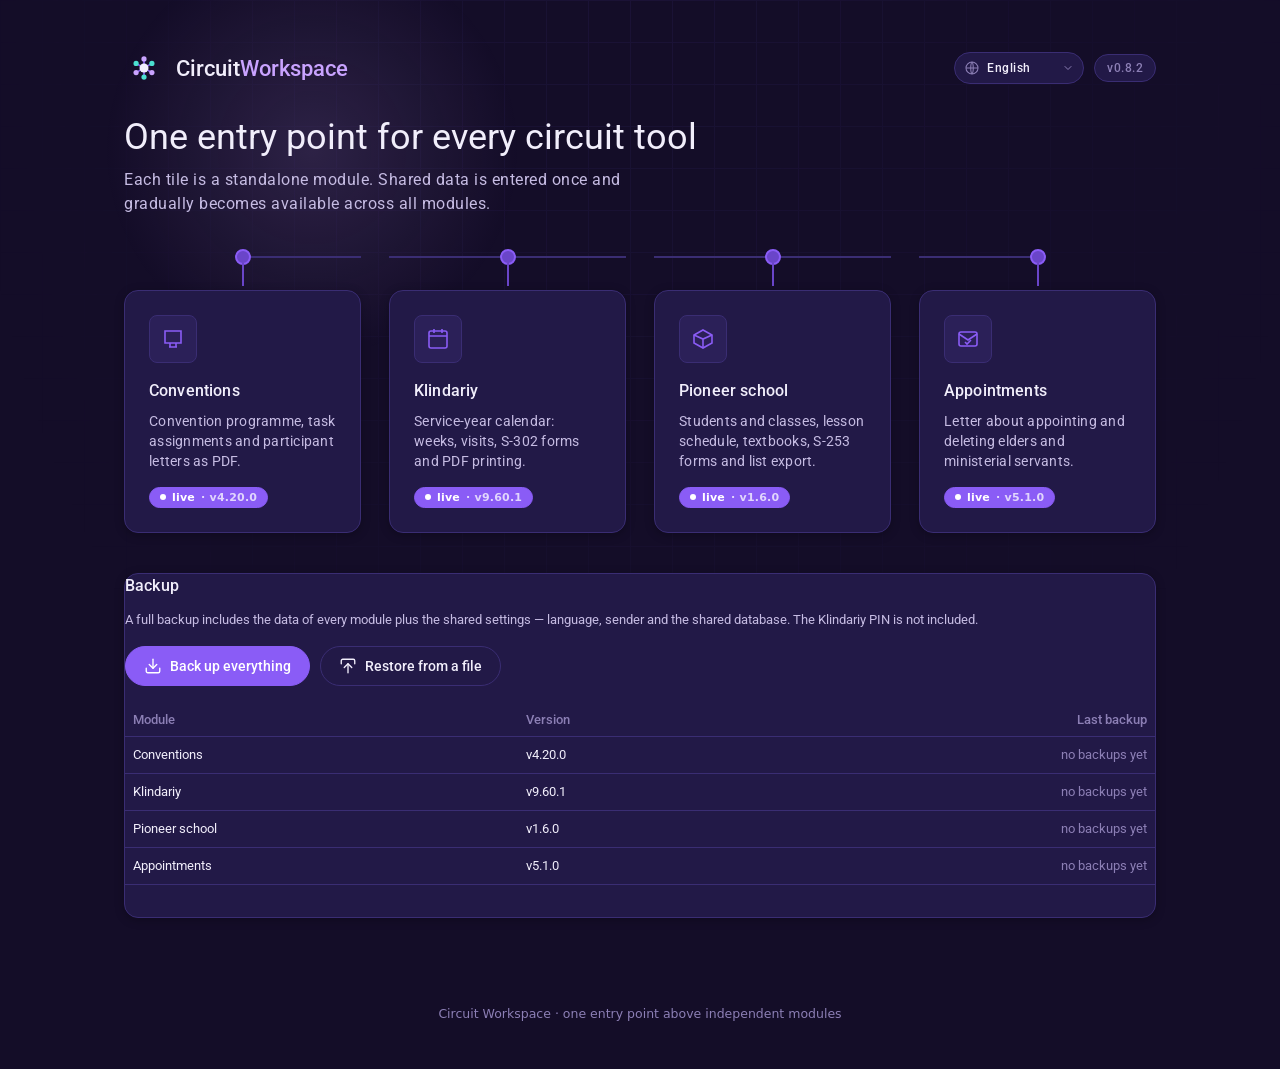
==== index.html @ 19c72d70 "Add files via upload" ====
<!doctype html>
<html lang="ru">
<head>
<meta charset="utf-8">
<meta name="viewport" content="width=device-width, initial-scale=1">
<meta name="theme-color" content="#140d28">
<title>Circuit Workspace</title>
<link rel="manifest" href="manifest.json">
<link rel="icon" type="image/png" sizes="16x16" href="icon-16.png">
<link rel="icon" type="image/png" sizes="32x32" href="icon-32.png">
<link rel="icon" type="image/png" sizes="192x192" href="icon-192.png">
<link rel="apple-touch-icon" href="apple-touch-icon.png">
<link rel="stylesheet" href="shared/style.css">
<!-- Локализация подключается в <head>, а не в конце <body>: перевод должен
     примениться до первой отрисовки, иначе при неруском языке на кадр
     мелькает русская разметка. -->
<script src="shared/i18n.js"></script>
<script src="shared/i18n/common.js"></script>
<script src="shared/backup.js"></script>
<style>
  .cw-hub-header {
    position: relative;
    z-index: 1;
    padding: 48px 0 28px;
  }
  .cw-hub-header::before {
    content: "";
    position: absolute;
    top: -60px; left: 8%;
    width: 420px; height: 420px;
    background: radial-gradient(circle, var(--cw-lavender) 0%, transparent 70%);
    opacity: 0.14;
    pointer-events: none;
    z-index: -1;
  }
  .cw-hub-header__top {
    display: flex;
    align-items: center;
    justify-content: space-between;
    gap: 16px;
    flex-wrap: wrap;
  }
  .cw-logo {
    display: flex;
    align-items: center;
    gap: 12px;
  }
  .cw-logo__mark {
    width: 40px; height: 40px;
    flex-shrink: 0;
  }
  .cw-logo__text {
    font-family: var(--md-font-family);
    font-size: 22px;
    font-weight: 500;
    letter-spacing: 0;
  }
  .cw-logo__text span { color: var(--cw-lavender); }
  .cw-hub-header h1 {
    font-family: var(--md-font-family);
    font-size: clamp(28px, 4vw, 36px);
    line-height: 1.22;
    font-weight: 400;
    margin: 28px 0 8px;
    letter-spacing: 0;
  }
  .cw-hub-header p {
    color: var(--cw-text-dim);
    font: 400 16px/24px var(--md-font-family);
    letter-spacing: 0.5px;
    max-width: 56ch;
    margin: 0;
  }
  .cw-version {
    font: 500 12px/16px var(--md-font-family);
    letter-spacing: 0.5px;
    color: var(--cw-muted);
    border: 1px solid var(--cw-line);
    background: var(--cw-surface);
    border-radius: 999px;
    padding: 5px 12px;
    white-space: nowrap;
  }

  /* --- Переключатель языка -------------------------------------------
     Нативный <select>: на мобильных он открывает системный список выбора,
     который удобнее и доступнее любого самописного меню. Стилизуем только
     оболочку, стрелку рисуем сами (штатная стрелка не наследует цвет). */
  .cw-hub-header__tools {
    display: flex;
    align-items: center;
    gap: 10px;
  }
  .cw-lang {
    position: relative;
    display: inline-flex;
    align-items: center;
  }
  .cw-lang__icon {
    position: absolute;
    left: 10px;
    width: 16px; height: 16px;
    pointer-events: none;
    color: var(--cw-muted);
  }
  .cw-lang__select {
    appearance: none;
    -webkit-appearance: none;
    height: 32px;
    padding: 0 28px 0 32px;
    border: 1px solid var(--cw-line);
    border-radius: 999px;
    background: var(--cw-surface);
    color: var(--cw-text);
    font: 500 12px/16px var(--md-font-family);
    letter-spacing: 0.5px;
    cursor: pointer;
  }
  .cw-lang__select:hover { border-color: var(--cw-violet-dim); }
  .cw-lang__select:focus-visible {
    outline: 3px solid var(--cw-lavender);
    outline-offset: 2px;
  }
  /* Список опций рисует ОС — на тёмном фоне системная палитра может дать
     белый текст на белом. Задаём цвета явно. */
  .cw-lang__select option { background: var(--cw-bg-raised); color: var(--cw-text); }
  .cw-lang__arrow {
    position: absolute;
    right: 10px;
    width: 12px; height: 12px;
    pointer-events: none;
    color: var(--cw-muted);
  }

  /* --- Плата модулей: шина-коннектор + плитки ---
     Каждая плитка "запитана" от общей шины сверху: горизонтальная линия
     соединяет три контактные площадки (pad), от каждой вниз идёт дорожка
     к соответствующей плитке. Цвет площадки отражает статус модуля. */
  .cw-board {
    position: relative;
    z-index: 1;
    padding: 12px 0 64px;

    /* Число колонок и зазор объявлены ОДИН раз и используются и сеткой,
       и шиной-коннектором. Раньше площадки шины стояли на 16,666%/50%/
       83,333%, а реальные центры колонок из-за зазора приходятся на
       15,76%/50%/84,24% — крайние дорожки всегда промахивались мимо
       плиток ровно на gap/3 (≈9px). Теперь шина — такая же сетка, и
       попадание в центр обеспечено на любой ширине и при любом числе
       модулей. */
    --cw-cols: 4;
    --cw-gap: 28px;
  }
  /* Ступени рассчитаны от читаемой ширины плитки (~230px минимум с учётом
     зазора), а не от числа модулей: четыре в ряд имеют смысл только на
     широком экране, ниже 1240px плитки сжимались бы до нечитаемых. */
  @media (max-width: 1240px) { .cw-board { --cw-cols: 3; } }
  @media (max-width: 1000px) { .cw-board { --cw-cols: 2; } }
  @media (max-width: 700px)  { .cw-board { --cw-cols: 1; } }

  .cw-bus {
    display: grid;
    grid-template-columns: repeat(var(--cw-cols), minmax(0, 1fr));
    gap: var(--cw-gap);
    height: 32px;
    margin-bottom: 2px;
  }
  /* Шина осмысленна только когда все модули стоят в один ряд. Порог
     совпадает с первой ступенью сетки: как только колонок стало меньше,
     чем модулей, дорожки уже никуда не ведут. */
  @media (max-width: 1240px) { .cw-bus { display: none; } }

  .cw-bus__cell { position: relative; }
  .cw-bus__cell::before {
    content: "";
    position: absolute;
    top: 0; left: 0; right: 0;
    height: 2px;
    background: var(--cw-line);
  }
  /* Крайние ячейки: линия доходит только до своей площадки, а не торчит
     за пределы крайних плиток. */
  .cw-bus__cell:first-child::before { left: 50%; }
  .cw-bus__cell:last-child::before  { right: 50%; }

  .cw-bus__pad {
    position: absolute;
    top: -7px; left: 50%;
    transform: translateX(-50%);
    box-sizing: border-box;
    width: 16px; height: 16px;
    border-radius: 50%;
    background: var(--cw-bg-raised);
    border: 2px solid var(--cw-line);
  }
  .cw-bus__pad::after {
    content: "";
    position: absolute;
    top: 100%; left: 50%;
    transform: translateX(-50%);
    width: 2px; height: 23px;
    background: var(--cw-line);
  }
  .cw-bus__pad--live { border-color: var(--cw-violet); background: var(--cw-violet-dim); }
  .cw-bus__pad--live::after { background: var(--cw-violet-dim); }

  .cw-grid {
    position: relative;
    display: grid;
    grid-template-columns: repeat(var(--cw-cols), minmax(0, 1fr));
    gap: var(--cw-gap);
    align-items: stretch;
  }

  /* Гридовый элемент — ссылка, а карточка лежит внутри неё. При
     display:block карточка не тянулась до высоты строки, и плитки
     расходились по высоте на величину лишней строки описания (~20px).
     flex + flex:1 растягивает карточку на всю ячейку. */
  .cw-tile-link {
    text-decoration: none;
    color: inherit;
    display: flex;
    border-radius: var(--cw-radius);
  }
  .cw-tile-link:focus-visible {
    outline: 3px solid var(--cw-lavender);
    outline-offset: 3px;
  }

  .cw-tile {
    position: relative;
    z-index: 1;
    flex: 1 1 auto;
    width: 100%;
    display: flex;
    flex-direction: column;
    /* Все отступы кратны 4px (шаг MD3): было 26/18/6/18 вразнобой. */
    padding: 24px;
    min-height: 200px;
  }
  .cw-tile__icon {
    width: 48px; height: 48px;
    /* Радиус из фирменной шкалы, а не из MD3: карточка тоже на ней
       (--cw-radius), смешение двух шкал давало разный «характер» углов. */
    border-radius: var(--cw-radius-sm);
    display: flex; align-items: center; justify-content: center;
    background: var(--cw-surface-2);
    border: 1px solid var(--cw-line);
    margin-bottom: 16px;
    color: var(--cw-violet);
  }
  /* Цвет иконки наследуется от .cw-tile__icon (currentColor в разметке),
     а не задаётся хексом в каждом <svg> — тема остаётся управляемой. */
  .cw-tile__icon svg { width: 24px; height: 24px; }
  .cw-tile h2 {
    font: 500 16px/24px var(--md-font-family);
    letter-spacing: 0.15px;
    margin: 0 0 8px;
  }
  .cw-tile p {
    color: var(--cw-text-dim);
    font: 400 14px/20px var(--md-font-family);
    letter-spacing: 0.25px;
    margin: 0 0 16px;
    flex: 1 1 auto;
  }
  .cw-tile__footer {
    display: flex;
    align-items: center;
    justify-content: space-between;
    gap: 8px;
  }
  .cw-tile__badge { display: inline-flex; align-items: center; gap: 6px; }
  .cw-tile__dot {
    width: 6px; height: 6px;
    border-radius: 50%;
    background: currentColor;
    flex: 0 0 auto;
  }
  .cw-tile__ver { opacity: 0.75; font-variant-numeric: tabular-nums; }

  /* Подъём карточки — только там, где есть настоящий курсор: на тач-экране
     :hover «залипает» после тапа и плитка остаётся приподнятой. */
  @media (hover: none) {
    .cw-tile-link .cw-card:hover {
      transform: none;
      box-shadow: var(--cw-shadow-sm);
      border-color: var(--cw-line);
    }
  }
  /* Видимый фокус для навигации с клавиатуры: раньше плитки фокусировались
     без какого-либо визуального отклика. */
  .cw-tile-link:focus-visible {
    outline: 3px solid var(--cw-lavender);
    outline-offset: 3px;
  }

  /* Подпись селекта нужна скринридеру, но визуально её роль выполняет
     иконка глобуса. */
  .cw-sr-only {
    position: absolute;
    width: 1px; height: 1px;
    margin: -1px; padding: 0;
    overflow: hidden;
    clip: rect(0 0 0 0);
    white-space: nowrap;
    border: 0;
  }

  /* --- Резервное копирование ------------------------------------------
     Отдельная карточка под плитками: это не модуль, а действие над всем
     рабочим пространством, и его место — рядом с модулями, но не среди них. */
  .cw-backup { margin-top: 40px; }
  .cw-backup__head {
    display: flex; align-items: baseline; justify-content: space-between;
    gap: 12px; flex-wrap: wrap; margin-bottom: 12px;
  }
  .cw-backup__head h2 {
    font: 500 16px/24px var(--md-font-family);
    letter-spacing: 0.15px; margin: 0;
  }
  .cw-backup__hint { color: var(--cw-text-dim); font: 400 13px/20px var(--md-font-family); margin: 0 0 16px; }
  .cw-backup__actions { display: flex; gap: 10px; flex-wrap: wrap; margin-bottom: 18px; }
  .cw-btn {
    display: inline-flex; align-items: center; gap: 8px;
    height: 40px; padding: 0 18px;
    border-radius: 999px; border: 1px solid var(--cw-line);
    background: var(--cw-surface); color: var(--cw-text);
    font: 500 14px/20px var(--md-font-family); cursor: pointer;
  }
  .cw-btn:hover { border-color: var(--cw-violet-dim); }
  .cw-btn:focus-visible { outline: 3px solid var(--cw-lavender); outline-offset: 2px; }
  .cw-btn--primary { background: var(--cw-violet); border-color: var(--cw-violet); color: #fff; }
  .cw-btn svg { width: 18px; height: 18px; }
  .cw-backup__table { width: 100%; border-collapse: collapse; font: 400 13px/20px var(--md-font-family); }
  .cw-backup__table th {
    text-align: left; color: var(--cw-muted); font-weight: 500;
    padding: 6px 8px; border-bottom: 1px solid var(--cw-line);
  }
  .cw-backup__table td { padding: 8px; border-bottom: 1px solid var(--cw-line); }
  .cw-backup__table td:last-child, .cw-backup__table th:last-child { text-align: right; white-space: nowrap; }
  .cw-backup__never { color: var(--cw-muted); }
  .cw-backup__status { margin: 12px 0 0; font: 400 13px/20px var(--md-font-family); color: var(--cw-text-dim); min-height: 20px; }

  .cw-footer {
    position: relative; z-index: 1;
    padding: 24px 0 48px;
    text-align: center;
    color: var(--cw-muted);
    font-size: 12.5px;
  }
</style>
</head>
<body class="cw-root">
<div class="cw-board-bg" aria-hidden="true"></div>

<header class="cw-hub-header">
  <div class="cw-container">
    <div class="cw-hub-header__top">
      <div class="cw-logo">
        <svg class="cw-logo__mark" viewBox="0 0 40 40" aria-hidden="true">
          <g stroke="#8a5cf6" stroke-width="1.6" stroke-linecap="round">
            <line x1="20" y1="20" x2="20" y2="10.9"/>
            <line x1="20" y1="20" x2="27.9" y2="15.4"/>
            <line x1="20" y1="20" x2="27.9" y2="24.6"/>
            <line x1="20" y1="20" x2="20" y2="29.1"/>
            <line x1="20" y1="20" x2="12.1" y2="24.6"/>
            <line x1="20" y1="20" x2="12.1" y2="15.4"/>
          </g>
          <circle cx="20" cy="10.9" r="2.6" fill="#c9a3ff"/>
          <circle cx="27.9" cy="15.4" r="2.6" fill="#4be0d0"/>
          <circle cx="27.9" cy="24.6" r="2.6" fill="#c9a3ff"/>
          <circle cx="20" cy="29.1" r="2.6" fill="#4be0d0"/>
          <circle cx="12.1" cy="24.6" r="2.6" fill="#c9a3ff"/>
          <circle cx="12.1" cy="15.4" r="2.6" fill="#4be0d0"/>
          <circle cx="20" cy="20" r="4.5" fill="#f1eefb"/>
        </svg>
        <span class="cw-logo__text">Circuit<span>Workspace</span></span>
      </div>
      <div class="cw-hub-header__tools">
        <span class="cw-lang">
          <svg class="cw-lang__icon" viewBox="0 0 24 24" fill="none" stroke="currentColor" stroke-width="1.6" aria-hidden="true"><circle cx="12" cy="12" r="9"/><path d="M3 12h18M12 3c2.5 2.6 2.5 15.4 0 18M12 3c-2.5 2.6-2.5 15.4 0 18"/></svg>
          <label class="cw-sr-only" for="hubLanguage" data-i18n="hub.language_label">Язык интерфейса</label>
          <select class="cw-lang__select" id="hubLanguage" data-i18n-title="hub.language_label"></select>
          <svg class="cw-lang__arrow" viewBox="0 0 24 24" fill="none" stroke="currentColor" stroke-width="2" stroke-linecap="round" stroke-linejoin="round" aria-hidden="true"><path d="m6 9 6 6 6-6"/></svg>
        </span>
        <span class="cw-version cw-mono" id="hubVersion" data-i18n-title="hub.version_label">v…</span>
      </div>
    </div>
    <h1 data-i18n="hub.title">Один вход для всех инструментов района</h1>
    <p data-i18n="hub.subtitle">Каждая плитка — самостоятельный модуль. Общие данные вводятся один раз и постепенно становятся доступны во всех модулях.</p>
  </div>
</header>

<main class="cw-board">
  <div class="cw-container">
    <!-- Ячеек ровно столько же, сколько плиток: площадка каждой ячейки
         центрируется гридом, а не процентами. -->
    <div class="cw-bus" aria-hidden="true">
      <div class="cw-bus__cell"><span class="cw-bus__pad cw-bus__pad--live"></span></div>
      <div class="cw-bus__cell"><span class="cw-bus__pad cw-bus__pad--live"></span></div>
      <div class="cw-bus__cell"><span class="cw-bus__pad cw-bus__pad--live"></span></div>
      <div class="cw-bus__cell"><span class="cw-bus__pad cw-bus__pad--live"></span></div>
    </div>
    <div class="cw-grid" id="moduleGrid">

      <a class="cw-tile-link" href="congress-project/index.html" data-module="congress-project">
        <article class="cw-card cw-tile">
          <div class="cw-tile__icon">
            <svg viewBox="0 0 24 24" fill="none" stroke="currentColor" stroke-width="1.6"><path d="M4 4h16v12H4z"/><path d="M8 20h8M9 16v4M15 16v4"/></svg>
          </div>
          <h2 data-i18n="module.congress-project.title">Конгрессы</h2>
          <p data-i18n="module.congress-project.desc">Программа конгрессов, распределение заданий и генерация писем участникам в PDF.</p>
          <div class="cw-tile__footer">
            <span class="cw-badge cw-badge--live cw-tile__badge">
              <span class="cw-tile__dot" aria-hidden="true"></span>
              <span data-i18n="status.live">работает</span>
              <span class="cw-tile__ver" data-module-version></span>
            </span>
          </div>
        </article>
      </a>

      <a class="cw-tile-link" href="circuit-planner/index.html" data-module="circuit-planner">
        <article class="cw-card cw-tile">
          <div class="cw-tile__icon">
            <svg viewBox="0 0 24 24" fill="none" stroke="currentColor" stroke-width="1.6"><rect x="3" y="4" width="18" height="17" rx="2"/><path d="M3 9h18M8 2v4M16 2v4"/></svg>
          </div>
          <h2 data-i18n="module.circuit-planner.title">Клиндарий</h2>
          <p data-i18n="module.circuit-planner.desc">Календарь служебного года: недели, посещения, формуляры S-302 и печать PDF.</p>
          <div class="cw-tile__footer">
            <span class="cw-badge cw-badge--live cw-tile__badge">
              <span class="cw-tile__dot" aria-hidden="true"></span>
              <span data-i18n="status.live">работает</span>
              <span class="cw-tile__ver" data-module-version></span>
            </span>
          </div>
        </article>
      </a>

      <a class="cw-tile-link" href="pioneer-school/index.html" data-module="pioneer-school">
        <article class="cw-card cw-tile">
          <div class="cw-tile__icon">
            <svg viewBox="0 0 24 24" fill="none" stroke="currentColor" stroke-width="1.6"><path d="M12 3l9 5v8l-9 5-9-5V8z"/><path d="M12 12v9M3 8l9 4 9-4"/></svg>
          </div>
          <h2 data-i18n="module.pioneer-school.title">Школа пионеров</h2>
          <p data-i18n="module.pioneer-school.desc">Учащиеся и классы, расписание уроков, учебники, формуляры S-253 и экспорт списков.</p>
          <div class="cw-tile__footer">
            <span class="cw-badge cw-badge--live cw-tile__badge">
              <span class="cw-tile__dot" aria-hidden="true"></span>
              <span data-i18n="status.live">работает</span>
              <span class="cw-tile__ver" data-module-version></span>
            </span>
          </div>
        </article>
      </a>

      <a class="cw-tile-link" href="appointments/index.html" data-module="appointments">
        <article class="cw-card cw-tile">
          <div class="cw-tile__icon">
            <svg viewBox="0 0 24 24" fill="none" stroke="currentColor" stroke-width="1.6"><rect x="3" y="5" width="18" height="14" rx="2"/><path d="m3 7 9 6 9-6"/><path d="m9 15 2 2 4-4"/></svg>
          </div>
          <h2 data-i18n="module.appointments.title">Назначения</h2>
          <p data-i18n="module.appointments.desc">Письмо о назначении и вычёркивании старейшин и служителей собрания.</p>
          <div class="cw-tile__footer">
            <span class="cw-badge cw-badge--live cw-tile__badge">
              <span class="cw-tile__dot" aria-hidden="true"></span>
              <span data-i18n="status.live">работает</span>
              <span class="cw-tile__ver" data-module-version></span>
            </span>
          </div>
        </article>
      </a>

    </div>

    <section class="cw-backup cw-card" aria-labelledby="backupHeading">
      <div class="cw-backup__head">
        <h2 id="backupHeading" data-i18n="backup.title">Резервное копирование</h2>
      </div>
      <p class="cw-backup__hint" data-i18n="backup.hint">Полная копия включает данные всех модулей и общие настройки — язык, отправителя и общую базу. PIN-код Клиндария в копию не входит.</p>
      <div class="cw-backup__actions">
        <button type="button" class="cw-btn cw-btn--primary" id="backupSaveAll">
          <svg viewBox="0 0 24 24" fill="none" stroke="currentColor" stroke-width="1.8" stroke-linecap="round" stroke-linejoin="round" aria-hidden="true"><path d="M21 15v4a2 2 0 0 1-2 2H5a2 2 0 0 1-2-2v-4"/><path d="M7 10l5 5 5-5"/><path d="M12 15V3"/></svg>
          <span data-i18n="backup.save_all">Сохранить всё</span>
        </button>
        <button type="button" class="cw-btn" id="backupRestoreBtn">
          <svg viewBox="0 0 24 24" fill="none" stroke="currentColor" stroke-width="1.8" stroke-linecap="round" stroke-linejoin="round" aria-hidden="true"><path d="M3 9v-4a2 2 0 0 1 2-2h14a2 2 0 0 1 2 2v4"/><path d="M7 14l5-5 5 5"/><path d="M12 9v12"/></svg>
          <span data-i18n="backup.restore">Восстановить из файла</span>
        </button>
        <input type="file" id="backupFile" accept=".json,application/json" hidden />
      </div>
      <table class="cw-backup__table">
        <thead>
          <tr>
            <th data-i18n="backup.col_module">Модуль</th>
            <th data-i18n="backup.col_version">Версия</th>
            <th data-i18n="backup.col_last">Последняя копия</th>
          </tr>
        </thead>
        <tbody id="backupRows"></tbody>
      </table>
      <p class="cw-backup__status" id="backupStatus" role="status" aria-live="polite"></p>
    </section>
  </div>
</main>

<footer class="cw-footer">
  <div class="cw-container">
    <span data-i18n="hub.footer">Circuit Workspace · единая точка входа поверх независимых модулей</span>
  </div>
</footer>

<script src="shared/version.js"></script>
<script>
  // Версия хаба — единственный источник: shared/version.js. Никогда не хардкодим
  // номер версии в разметке, чтобы он не мог "отстать" при очередном обновлении.
  document.getElementById('hubVersion').textContent = 'v' + self.CW_VERSION;

  // Версии модулей — тоже из shared/version.js (self.CW_MODULES), а не из
  // разметки: раньше номер на плитке приходилось править вручную, и он отставал
  // от реальной версии модуля. Если версии в реестре нет — элемент остаётся
  // пустым, а не показывает неверный номер.
  // Важно: номер лежит в ОТДЕЛЬНОМ <span>, а не в тексте всего бейджа —
  // иначе смена языка затирала бы версию, а простановка версии затирала бы
  // перевод статуса.
  Object.keys(self.CW_MODULES || {}).forEach(function (key) {
    var tile = document.querySelector('[data-module="' + key + '"]');
    if (!tile) return;
    var slot = tile.querySelector('[data-module-version]');
    var version = self.CW_MODULES[key].version;
    if (slot && version) slot.textContent = '· v' + version;
  });

  // --- Язык интерфейса ------------------------------------------------
  // Хаб задаёт язык по умолчанию для всей экосистемы: CWI18n.setLang здесь
  // пишет общий ключ 'cw-lang'. Модуль, в котором пользователь язык не менял,
  // подхватит его при следующем открытии; модуль с собственным выбором
  // (ключ 'cw-lang:<module>') останется на своём — это и есть наследование
  // с локальным переопределением.
  (function () {
    var select = document.getElementById('hubLanguage');

    // Опции строим из реестра языков, а не из разметки: добавление языка =
    // одна строка в shared/i18n.js + переводы, без правки HTML.
    CWI18n.LANGS.forEach(function (lang) {
      var option = document.createElement('option');
      option.value = lang.code;
      option.textContent = lang.label;
      select.appendChild(option);
    });

    var active = CWI18n.init();   // без module → это хаб
    select.value = active;

    select.addEventListener('change', function (e) {
      CWI18n.setLang(e.target.value);   // apply() внутри — перерисовка мгновенная
    });

    // Смена языка в другой вкладке (событие storage) — держим селект в курсе.
    CWI18n.onChange(function (lang) { select.value = lang; });
  })();

  // Инициализируем общую БД заранее, чтобы модули, подключающие CWDB,
  // не ждали первого открытия соединения.
  if ('indexedDB' in window) {
    var s = document.createElement('script');
    s.src = 'shared/db.js';
    s.onload = function () { if (window.CWDB) window.CWDB.init(); };
    document.head.appendChild(s);
  }

  // Возврат из модуля должен ощущаться как «назад», а не как открытие хаба
  // заново. Хаб — обычная страница (плитки это <a href>), поэтому состояние
  // между переходами не живёт само: запоминаем позицию прокрутки перед уходом
  // и восстанавливаем при следующем открытии. Работает одинаково при любом
  // способе возврата — кнопкой из модуля, браузерным «назад», из закладки.
  (function () {
    var KEY = 'cw-hub-scroll';

    // Отключаем штатное восстановление: иначе браузер и скрипт будут
    // прокручивать страницу наперегонки, и итог зависит от того, кто успел.
    if ('scrollRestoration' in history) history.scrollRestoration = 'manual';

    try {
      var saved = parseInt(sessionStorage.getItem(KEY) || '', 10);
      if (saved > 0) window.scrollTo(0, saved);
    } catch (e) { /* приватный режим — просто без восстановления */ }

    function remember() {
      try { sessionStorage.setItem(KEY, String(window.scrollY)); } catch (e) {}
    }

    // pagehide покрывает переход по ссылке, закрытие и уход в bfcache;
    // visibilitychange добавляет iOS, где pagehide срабатывает не всегда.
    window.addEventListener('pagehide', remember);
    document.addEventListener('visibilitychange', function () {
      if (document.visibilityState === 'hidden') remember();
    });
  })();

  // --- Резервное копирование -------------------------------------------
  // Хаб читает хранилища модулей напрямую (один origin), поэтому полная копия
  // всегда собирается свежей и не может состоять из кусков разного возраста.
  (function () {
    var rows = document.getElementById('backupRows');
    var status = document.getElementById('backupStatus');
    var fileInput = document.getElementById('backupFile');
    if (!rows || typeof CWBackup === 'undefined') return;

    function say(key, vars) { status.textContent = CWI18n.t(key, vars); }

    function fmt(iso) {
      if (!iso) return null;
      var d = new Date(iso);
      return isNaN(d) ? null : d.toLocaleString(CWI18n.getLang(), {
        year: 'numeric', month: '2-digit', day: '2-digit', hour: '2-digit', minute: '2-digit',
      });
    }

    function renderRows() {
      var log = CWBackup.log();
      rows.innerHTML = Object.keys(CWBackup.MODULES).map(function (id) {
        var version = (self.CW_MODULES && self.CW_MODULES[id] || {}).version || '—';
        var at = fmt((log[id] || {}).at);
        var cell = at
          ? '<span>' + at + '</span>'
          : '<span class="cw-backup__never">' + CWI18n.t('backup.never') + '</span>';
        return '<tr><td>' + CWI18n.t('module.' + id + '.title') + '</td><td>v' + version + '</td><td>' + cell + '</td></tr>';
      }).join('');
    }

    document.getElementById('backupSaveAll').addEventListener('click', function () {
      say('backup.working');
      CWBackup.saveAll().then(function (snap) {
        renderRows();
        say('backup.saved', { count: snap.modules.length });
      }).catch(function (e) {
        console.error(e);
        say('backup.failed');
      });
    });

    document.getElementById('backupRestoreBtn').addEventListener('click', function () { fileInput.click(); });

    fileInput.addEventListener('change', function (e) {
      var file = e.target.files && e.target.files[0];
      e.target.value = '';
      if (!file) return;
      var reader = new FileReader();
      reader.onerror = function () { say('backup.unreadable'); };
      reader.onload = function () {
        var check = CWBackup.inspect(reader.result);
        if (!check.ok) {
          say(check.error === 'too-new' ? 'backup.too_new' : 'backup.not_a_backup');
          return;
        }
        var snap = check.snapshot;
        var when = fmt(snap.createdAt) || snap.createdAt;
        if (!confirm(CWI18n.t('backup.confirm_restore', { date: when, version: snap.app && snap.app.hub || '—' }))) return;

        // Перед заменой данных выгружаем текущее состояние: если файл окажется
        // не тем, откатиться будет нечем — модули уже перезаписаны.
        say('backup.working');
        CWBackup.snapshot().then(function (before) {
          CWBackup.download(before, 'circuit-workspace-before-restore-' + before.createdAt.slice(0, 10) + '.json');
          return CWBackup.restore(snap);
        }).then(function () {
          say('backup.restored');
          setTimeout(function () { location.reload(); }, 1200);
        }).catch(function (err) {
          console.error(err);
          say('backup.failed');
        });
      };
      reader.readAsText(file);
    });

    renderRows();
    CWI18n.onChange(renderRows);
  })();

  if ('serviceWorker' in navigator) {
    navigator.serviceWorker.register('service-worker.js').catch(function (e) {
      console.warn('SW registration failed', e);
    });
  }
</script>
</body>
</html>
---- shared/style.css ----
/* Circuit Workspace — shared design tokens & components
   Единый слой стилей для хаба и всех модулей.
   Подключать после собственных стилей модуля, если нужно точечно переопределить.

   ────────────────────────────────────────────────────────────────
   Структура файла:
     1. Шрифты (локальные, для офлайн-PWA)
     2. Фирменные токены --cw-* и компоненты .cw-*  — БЕЗ ИЗМЕНЕНИЙ
     3. Слой Material Design 3: токены --md-* и компоненты .md-*
   ────────────────────────────────────────────────────────────────
   MD3-палитра сгенерирована библиотекой Material Color Utilities
   от seed-цвета #6a45c9 — центрального цвета градиента логотипа
   (shared/brand/icon-source.svg, bgGrad 45%). Поверхности намеренно
   взяты не нейтрально-серые (как даёт алгоритм по умолчанию), а
   фиолетово-подкрашенные из фирменной палитры — MD3 это допускает
   через концепцию surface tint, и так сохраняется узнаваемость бренда.

   ВАЖНО: раздел 2 менять нельзя без проверки — от него зависят
   index.html хаба и index.html всех трёх модулей.
*/

/* ═══ 1. ШРИФТЫ ═══════════════════════════════════════════════ */
/* Roboto — латиница + кириллица, начертания 400/500 (шкала MD3).
   Material Symbols Outlined — сабсет только под используемые иконки.
   Без внешних CDN: PWA должно работать офлайн. */

@font-face {
  font-family: 'Roboto';
  font-style: normal; font-weight: 400; font-display: swap;
  src: url('./fonts/roboto-latin-400-normal.woff2') format('woff2');
  unicode-range: U+0000-00FF, U+0131, U+0152-0153, U+02BB-02BC, U+2000-206F;
}
@font-face {
  font-family: 'Roboto';
  font-style: normal; font-weight: 500; font-display: swap;
  src: url('./fonts/roboto-latin-500-normal.woff2') format('woff2');
  unicode-range: U+0000-00FF, U+0131, U+0152-0153, U+02BB-02BC, U+2000-206F;
}
@font-face {
  font-family: 'Roboto';
  font-style: normal; font-weight: 400; font-display: swap;
  src: url('./fonts/roboto-cyrillic-400-normal.woff2') format('woff2');
  unicode-range: U+0400-045F, U+0490-0491, U+04B0-04B1, U+2116;
}
@font-face {
  font-family: 'Roboto';
  font-style: normal; font-weight: 500; font-display: swap;
  src: url('./fonts/roboto-cyrillic-500-normal.woff2') format('woff2');
  unicode-range: U+0400-045F, U+0490-0491, U+04B0-04B1, U+2116;
}
/* Иконки в сабсете: home, calendar_month, school, settings, add, close,
   check, menu, chevron_right, search, event, mail, group, dark_mode,
   light_mode, delete, edit, description, apps, person, notifications,
   filter_list, print, more_vert, arrow_back, download, upload.
   Новую иконку — только через пересборку сабсета. */
@font-face {
  font-family: 'Material Symbols Outlined';
  font-style: normal; font-weight: 400; font-display: block;
  src: url('./fonts/material-symbols-outlined-subset.woff2') format('woff2');
}

/* ═══ 2. ФИРМЕННЫЙ СЛОЙ (без изменений) ══════════════════════ */

:root {
  /* --- Палитра: тёмная плата в тонах логотипа (icon-source.svg) ---
     Взято напрямую из градиента и акцентов иконки: bgGrad (#3d2470→#6a45c9→#2a3f8f),
     glow1 (#c9a3ff), боковые пятна (#a24bd6 фиолетовое, #4be0d0 бирюзовое). */
  --cw-bg:        #140d28;
  --cw-bg-raised: #1c1338;
  --cw-surface:   #221947;
  --cw-surface-2: #2b2058;
  --cw-line:      #3a2d73;
  --cw-line-soft: #291f52;

  --cw-text:      #f1eefb;
  --cw-text-dim:  #c6bce3;
  --cw-muted:     #8c7fb5;

  --cw-violet:     #8a5cf6;
  --cw-violet-dim: #6a45c9;
  --cw-lavender:   #c9a3ff;
  --cw-indigo:     #2a3f8f;
  --cw-magenta:    #a24bd6;
  --cw-teal:      #4be0d0;
  --cw-teal-dim:  #2fb3a5;
  --cw-amber:     #e8b34a;
  --cw-red:       #e2634f;

  --cw-radius-sm: 8px;
  --cw-radius:    14px;
  --cw-radius-lg: 20px;

  --cw-shadow: 0 8px 30px rgba(0, 0, 0, 0.35);
  --cw-shadow-sm: 0 2px 10px rgba(0, 0, 0, 0.25);

  --cw-font-display: "Segoe UI", "Helvetica Neue", system-ui, -apple-system, sans-serif;
  --cw-font-body: system-ui, -apple-system, "Segoe UI", Roboto, sans-serif;
  --cw-font-mono: "SFMono-Regular", Consolas, "Liberation Mono", Menlo, monospace;
}

* { box-sizing: border-box; }

body.cw-root {
  margin: 0;
  background: var(--cw-bg);
  color: var(--cw-text);
  font-family: var(--cw-font-body);
  -webkit-font-smoothing: antialiased;
}

/* --- Фоновая текстура: едва заметная плата --- */
.cw-board-bg {
  position: fixed;
  inset: 0;
  z-index: 0;
  pointer-events: none;
  background-image:
    linear-gradient(var(--cw-line-soft) 1px, transparent 1px),
    linear-gradient(90deg, var(--cw-line-soft) 1px, transparent 1px);
  background-size: 42px 42px;
  opacity: 0.35;
  mask-image: radial-gradient(ellipse at 50% 0%, black 0%, transparent 75%);
}

/* --- Компонент: карточка / плитка модуля --- */
.cw-card {
  background: var(--cw-surface);
  border: 1px solid var(--cw-line);
  border-radius: var(--cw-radius);
  box-shadow: var(--cw-shadow-sm);
  transition: transform 0.18s ease, border-color 0.18s ease, box-shadow 0.18s ease;
}

.cw-card:hover {
  transform: translateY(-3px);
  border-color: var(--cw-violet-dim);
  box-shadow: var(--cw-shadow);
}

/* --- Компонент: кнопка --- */
.cw-btn {
  display: inline-flex;
  align-items: center;
  gap: 8px;
  padding: 10px 18px;
  border-radius: var(--cw-radius-sm);
  border: 1px solid var(--cw-line);
  background: var(--cw-surface-2);
  color: var(--cw-text);
  font-family: var(--cw-font-body);
  font-size: 14px;
  font-weight: 600;
  cursor: pointer;
  text-decoration: none;
  transition: background 0.15s ease, border-color 0.15s ease;
}
.cw-btn:hover { background: var(--cw-line); border-color: var(--cw-violet-dim); }
.cw-btn--accent {
  background: var(--cw-violet);
  border-color: var(--cw-violet);
  color: #ffffff;
}
.cw-btn--accent:hover { background: var(--cw-violet-dim); border-color: var(--cw-violet-dim); color: #ffffff; }

/* --- Компонент: значок статуса (badge) --- */
.cw-badge {
  display: inline-flex;
  align-items: center;
  gap: 6px;
  padding: 3px 10px;
  border-radius: 999px;
  font-size: 11px;
  font-weight: 600;
  letter-spacing: 0.02em;
  border: 1px solid var(--cw-line);
  background: var(--cw-surface-2);
  color: var(--cw-muted);
}
.cw-badge--live { color: #ffffff; background: var(--cw-violet); border-color: var(--cw-violet); }
.cw-badge--soon { color: var(--cw-amber); background: transparent; border-color: var(--cw-magenta); }

/* --- Кнопка "Назад в хаб" в шапке модуля (shared/nav.js) --------------------
   Основной вариант: ведущий слот верхней панели, как в Material Design 3.
   Цвет не задаётся жёстко — наследуется от шапки модуля, поэтому кнопка
   одинаково читается и на светлом топбаре Конгрессов, и на тёмном
   сайдбаре Школы пионеров. Подложка при наведении — нейтральный серый
   с прозрачностью (state layer), он работает на любом фоне. */
.cw-home-btn {
  flex: 0 0 auto;
  align-self: center;
  display: inline-flex;
  align-items: center;
  justify-content: center;
  width: 40px;
  height: 40px;
  margin-right: 4px;
  padding: 0;
  border: 0;
  border-radius: 50%;
  background: transparent;
  color: inherit;
  text-decoration: none;
  cursor: pointer;
  -webkit-tap-highlight-color: transparent;
  transition: background 0.15s ease;
}
.cw-home-btn:hover { background: rgba(127, 127, 127, 0.18); }
.cw-home-btn:active { background: rgba(127, 127, 127, 0.28); }
.cw-home-btn:focus-visible { outline: 2px solid currentColor; outline-offset: 2px; }
.cw-home-btn svg { display: block; }

/* Школа пионеров: слот — вертикальная колонка сайдбара, поэтому кнопку
   нельзя растягивать по ширине и нужен отступ снизу от блока с логотипом. */
.cw-home-btn--sidebar {
  align-self: flex-start;
  margin: 0 0 14px;
}

/* Сенсорная цель на мобильных — не меньше рекомендованных MD3 48px. */
@media (max-width: 767px) {
  .cw-home-btn { width: 44px; height: 44px; }
}

@media print {
  .cw-home-btn { display: none !important; }
}

/* --- Плавающая кнопка "На главную" (shared/nav.js) — запасной вариант -------
   Используется только если shared/nav.js не нашёл подходящей шапки
   (например, в новом модуле без топбара). Не удалять. */
.cw-home-fab {
  position: fixed;
  right: 18px;
  bottom: 18px;
  z-index: 2000;
  width: 50px;
  height: 50px;
  border-radius: 50%;
  display: flex;
  align-items: center;
  justify-content: center;
  background: var(--cw-violet, #6a45c9);
  color: #ffffff;
  box-shadow: 0 6px 20px rgba(0, 0, 0, 0.35);
  text-decoration: none;
  transition: transform 0.15s ease, background 0.15s ease, box-shadow 0.15s ease;
}
.cw-home-fab:hover {
  background: var(--cw-violet-dim, #6a45c9);
  transform: translateY(-2px);
  box-shadow: 0 10px 26px rgba(0, 0, 0, 0.4);
}
.cw-home-fab:active { transform: translateY(0); }
.cw-home-fab svg { display: block; }

/* Модули со своей нижней мобильной навигацией (класс на <body>) —
   поднимаем кнопку выше неё, чтобы не перекрывать. */
@media (max-width: 767px) {
  body.cw-has-bottom-nav .cw-home-fab { bottom: 84px; }
}

@media print {
  .cw-home-fab { display: none !important; }
}

/* --- Утилиты --- */
.cw-muted { color: var(--cw-muted); }
.cw-mono { font-family: var(--cw-font-mono); }
.cw-container { max-width: 1080px; margin: 0 auto; padding: 0 24px; }

@media (prefers-reduced-motion: reduce) {
  .cw-card { transition: none; }
}

/* ═══ 3. СЛОЙ MATERIAL DESIGN 3 ══════════════════════════════ */
/* Новый слой. Существующие .cw-* классы он не переопределяет —
   модули переводятся на .md-* постепенно, по одному. */

:root {
  --md-font-family: 'Roboto', system-ui, -apple-system, sans-serif;

  /* Акцентные роли (тёмная схема от seed #6a45c9, согласована
     с фирменной лавандой --cw-lavender #c9a3ff) */
  --md-primary: #cebdff;
  --md-on-primary: #390093;
  --md-primary-container: #5127af;
  --md-on-primary-container: #e8ddff;
  --md-inverse-primary: #6944c8;

  --md-secondary: #cbc3dc;
  --md-on-secondary: #332d41;
  --md-secondary-container: #494458;
  --md-on-secondary-container: #e8def8;

  /* Tertiary — фирменная бирюза из логотипа вместо алгоритмического розового */
  --md-tertiary: #4be0d0;
  --md-on-tertiary: #00382f;
  --md-tertiary-container: #2fb3a5;
  --md-on-tertiary-container: #002019;

  --md-error: #ffb4ab;
  --md-on-error: #690005;
  --md-error-container: #93000a;
  --md-on-error-container: #ffb4ab;

  /* Поверхности — фирменные фиолетовые, разложенные по ролям MD3 */
  --md-background: var(--cw-bg);
  --md-on-background: var(--cw-text);
  --md-surface: var(--cw-bg);
  --md-on-surface: var(--cw-text);
  --md-surface-dim: #0f0920;
  --md-surface-bright: #3a2d73;
  --md-surface-container-lowest: #0f0920;
  --md-surface-container-low: var(--cw-bg-raised);
  --md-surface-container: var(--cw-surface);
  --md-surface-container-high: var(--cw-surface-2);
  --md-surface-container-highest: #342765;
  --md-surface-variant: var(--cw-line-soft);
  --md-on-surface-variant: var(--cw-text-dim);
  --md-outline: var(--cw-muted);
  --md-outline-variant: var(--cw-line);
  --md-inverse-surface: var(--cw-text);
  --md-inverse-on-surface: var(--cw-bg);
  --md-scrim: #000000;
  --md-shadow: #000000;

  /* Статусная семантика проекта (critical/important/normal —
     приоритеты из модели данных Клиндария; не роль MD3) */
  --status-critical: #ffb4ab;
  --status-critical-bg: #5c1310;
  --status-important: var(--cw-amber);
  --status-important-bg: #4a3400;
  --status-normal: var(--cw-text-dim);
  --status-normal-bg: var(--cw-surface-2);
  --status-success: #7ee0b0;
  --status-success-bg: #10402c;

  /* State layers */
  --md-state-hover: 0.08;
  --md-state-focus: 0.12;
  --md-state-pressed: 0.12;

  /* Shape scale (официальная MD3) */
  --md-radius-xs: 4px;
  --md-radius-sm: 8px;
  --md-radius-md: 12px;
  --md-radius-lg: 16px;
  --md-radius-xl: 28px;
  --md-radius-full: 999px;

  /* Elevation */
  --md-elevation-1: 0px 1px 2px rgba(0,0,0,0.40), 0px 1px 3px 1px rgba(0,0,0,0.25);
  --md-elevation-2: 0px 1px 2px rgba(0,0,0,0.40), 0px 2px 6px 2px rgba(0,0,0,0.25);
  --md-elevation-3: 0px 1px 3px rgba(0,0,0,0.40), 0px 4px 8px 3px rgba(0,0,0,0.25);

  /* Motion */
  --md-dur-short: 100ms;
  --md-dur-medium: 200ms;
  --md-ease-standard: cubic-bezier(0.2, 0, 0, 1);
}

/* Светлая тема — на случай, если модуль её поддерживает
   (Клиндарий имеет собственный переключатель data-theme). */
[data-theme="light"] {
  --md-primary: #6944c8;
  --md-on-primary: #ffffff;
  --md-primary-container: #e8ddff;
  --md-on-primary-container: #21005d;
  --md-inverse-primary: #cebdff;

  --md-secondary: #615b71;
  --md-on-secondary: #ffffff;
  --md-secondary-container: #e8def8;
  --md-on-secondary-container: #1d192b;

  --md-tertiary: #2fb3a5;
  --md-on-tertiary: #ffffff;
  --md-tertiary-container: #a8f2e6;
  --md-on-tertiary-container: #00201b;

  --md-error: #ba1a1a;
  --md-on-error: #ffffff;
  --md-error-container: #ffdad6;
  --md-on-error-container: #410002;

  --md-background: #fffbff;
  --md-on-background: #1c1b1e;
  --md-surface: #fdf8fd;
  --md-on-surface: #1c1b1e;
  --md-surface-dim: #ddd8dd;
  --md-surface-bright: #fdf8fd;
  --md-surface-container-lowest: #ffffff;
  --md-surface-container-low: #f7f2f7;
  --md-surface-container: #f1ecf1;
  --md-surface-container-high: #ece7eb;
  --md-surface-container-highest: #e6e1e6;
  --md-surface-variant: #e6e0ec;
  --md-on-surface-variant: #49454e;
  --md-outline: #7a757f;
  --md-outline-variant: #cac4cf;
  --md-inverse-surface: #313033;
  --md-inverse-on-surface: #f4eff4;

  --status-critical: #ba1a1a;
  --status-critical-bg: #ffdad6;
  --status-important: #825500;
  --status-important-bg: #ffdea6;
  --status-normal: #49454e;
  --status-normal-bg: #e6e0ec;
  --status-success: #206b4b;
  --status-success-bg: #b7f0d2;
}

/* --- Типографическая шкала MD3 --- */
.md-display-large  { font: 400 57px/64px var(--md-font-family); letter-spacing: -0.25px; margin: 0; }
.md-display-medium { font: 400 45px/52px var(--md-font-family); letter-spacing: 0; margin: 0; }
.md-display-small  { font: 400 36px/44px var(--md-font-family); letter-spacing: 0; margin: 0; }
.md-headline-large  { font: 400 32px/40px var(--md-font-family); letter-spacing: 0; margin: 0; }
.md-headline-medium { font: 400 28px/36px var(--md-font-family); letter-spacing: 0; margin: 0; }
.md-headline-small  { font: 400 24px/32px var(--md-font-family); letter-spacing: 0; margin: 0; }
.md-title-large  { font: 400 22px/28px var(--md-font-family); letter-spacing: 0; margin: 0; }
.md-title-medium { font: 500 16px/24px var(--md-font-family); letter-spacing: 0.15px; margin: 0; }
.md-title-small  { font: 500 14px/20px var(--md-font-family); letter-spacing: 0.1px; margin: 0; }
.md-body-large  { font: 400 16px/24px var(--md-font-family); letter-spacing: 0.5px; margin: 0; }
.md-body-medium { font: 400 14px/20px var(--md-font-family); letter-spacing: 0.25px; margin: 0; }
.md-body-small  { font: 400 12px/16px var(--md-font-family); letter-spacing: 0.4px; margin: 0; }
.md-label-large  { font: 500 14px/20px var(--md-font-family); letter-spacing: 0.1px; margin: 0; }
.md-label-medium { font: 500 12px/16px var(--md-font-family); letter-spacing: 0.5px; margin: 0; }
.md-label-small  { font: 500 11px/16px var(--md-font-family); letter-spacing: 0.5px; margin: 0; }

/* --- Иконки --- */
.md-icon {
  font-family: 'Material Symbols Outlined';
  font-weight: normal; font-style: normal;
  font-size: 24px; line-height: 1;
  letter-spacing: normal; text-transform: none;
  display: inline-block; white-space: nowrap;
  word-wrap: normal; direction: ltr;
  font-feature-settings: 'liga';
  -webkit-font-smoothing: antialiased;
  vertical-align: middle;
}
.md-icon.md-icon-sm { font-size: 18px; }
.md-icon.md-icon-lg { font-size: 32px; }

/* --- State layer --- */
.md-state-layer { position: relative; overflow: hidden; }
.md-state-layer::after {
  content: ""; position: absolute; inset: 0;
  background: currentColor; opacity: 0; pointer-events: none;
  transition: opacity var(--md-dur-short) var(--md-ease-standard);
}
.md-state-layer:hover::after { opacity: var(--md-state-hover); }
.md-state-layer:focus-visible::after { opacity: var(--md-state-focus); }
.md-state-layer:active::after { opacity: var(--md-state-pressed); }

/* --- Кнопки (5 типов MD3 + деструктивная) --- */
.md-btn {
  height: 40px; padding: 0 24px;
  border-radius: var(--md-radius-full);
  border: none;
  font: 500 14px/20px var(--md-font-family);
  letter-spacing: 0.1px;
  cursor: pointer;
  display: inline-flex; align-items: center; justify-content: center; gap: 8px;
  color: inherit;
}
.md-btn-elevated { background: var(--md-surface-container-low); color: var(--md-primary); box-shadow: var(--md-elevation-1); }
.md-btn-filled   { background: var(--md-primary); color: var(--md-on-primary); }
.md-btn-tonal    { background: var(--md-secondary-container); color: var(--md-on-secondary-container); }
.md-btn-outlined { background: transparent; color: var(--md-primary); border: 1px solid var(--md-outline); }
.md-btn-text     { background: transparent; color: var(--md-primary); padding: 0 12px; }
.md-btn-danger   { background: var(--md-error); color: var(--md-on-error); }
.md-btn-full     { width: 100%; }

.md-icon-btn {
  width: 40px; height: 40px;
  border-radius: var(--md-radius-full);
  border: none; background: transparent;
  color: var(--md-on-surface-variant);
  display: inline-flex; align-items: center; justify-content: center;
  cursor: pointer;
}
.md-icon-btn.selected { background: var(--md-secondary-container); color: var(--md-on-secondary-container); }

.md-fab {
  position: fixed; right: 24px; bottom: 24px;
  width: 56px; height: 56px;
  border-radius: var(--md-radius-lg);
  background: var(--md-primary-container);
  color: var(--md-on-primary-container);
  border: none; box-shadow: var(--md-elevation-3);
  display: flex; align-items: center; justify-content: center;
  cursor: pointer; z-index: 20;
}
.md-fab-extended { width: auto; padding: 0 20px 0 16px; gap: 8px; font: 500 14px/20px var(--md-font-family); letter-spacing: 0.1px; }
/* Не сталкиваемся с общей кнопкой "На главную" (.cw-home-fab справа снизу) */
.md-fab { right: 84px; }
@media (max-width: 767px) {
  body.cw-has-bottom-nav .md-fab { bottom: 84px; }
}

/* --- Карточки (уровни через surface-container, не через тень) --- */
.md-card { background: var(--md-surface-container-low); border-radius: var(--md-radius-lg); padding: 16px; }
.md-card.md-card-filled   { background: var(--md-surface-container-highest); }
.md-card.md-card-outlined { background: var(--md-surface); border: 1px solid var(--md-outline-variant); }
.md-card.md-card-elevated { background: var(--md-surface-container-low); box-shadow: var(--md-elevation-1); }

/* --- Поля ввода: Outlined text field, 56px, floating label --- */
.md-field { position: relative; height: 56px; }
.md-field input, .md-field select, .md-field textarea {
  width: 100%; height: 56px;
  border-radius: var(--md-radius-xs);
  border: 1px solid var(--md-outline);
  background: transparent;
  color: var(--md-on-surface);
  padding: 20px 16px 6px;
  font: 400 16px/24px var(--md-font-family);
}
.md-field textarea { height: auto; min-height: 96px; padding-top: 24px; resize: vertical; }
.md-field label {
  position: absolute; left: 12px; top: 18px;
  padding: 0 4px;
  background: var(--md-surface);
  color: var(--md-on-surface-variant);
  font: 400 16px/16px var(--md-font-family);
  transition: all var(--md-dur-short) var(--md-ease-standard);
  pointer-events: none;
}
.md-field input:focus, .md-field select:focus, .md-field textarea:focus {
  outline: none; border: 2px solid var(--md-primary);
}
/* Floating label — только input/textarea: псевдокласс :placeholder-shown
   спецификацией для <select> не определён и там работать не будет. */
.md-field input:focus ~ label,
.md-field input:not(:placeholder-shown) ~ label,
.md-field textarea:focus ~ label,
.md-field textarea:not(:placeholder-shown) ~ label {
  top: -8px; font-size: 12px; line-height: 16px; letter-spacing: 0.4px;
}
.md-field input:focus ~ label, .md-field textarea:focus ~ label { color: var(--md-primary); }

/* Select — статичный лейбл сверху (MD3 Dropdown menu) */
.md-field-select { height: auto; }
.md-field-select label {
  position: static; display: block; background: none;
  font: 500 12px/16px var(--md-font-family); letter-spacing: 0.5px;
  margin-bottom: 4px;
}
.md-field-select select { height: 40px; padding: 0 12px; }

/* Состояние ошибки */
.md-field.error input, .md-field.error select, .md-field.error textarea { border-color: var(--md-error); }
.md-field.error label { color: var(--md-error); }
.md-field-error-text { font: 400 12px/16px var(--md-font-family); letter-spacing: 0.4px; color: var(--md-error); margin-top: 4px; }

/* --- Чипы --- */
.md-chip {
  display: inline-flex; align-items: center; gap: 6px;
  height: 32px; padding: 0 16px;
  border-radius: var(--md-radius-sm);
  border: 1px solid var(--md-outline-variant);
  background: transparent;
  color: var(--md-on-surface-variant);
  font: 500 14px/20px var(--md-font-family); letter-spacing: 0.1px;
  cursor: pointer;
}
.md-chip.selected { background: var(--md-secondary-container); color: var(--md-on-secondary-container); border-color: transparent; }
.md-chip-full { width: 100%; justify-content: flex-start; }

/* --- Статус-бейджи --- */
.md-status { display: inline-block; padding: 2px 10px; border-radius: var(--md-radius-full); font: 500 12px/16px var(--md-font-family); letter-spacing: 0.5px; }
.md-status-critical  { background: var(--status-critical-bg);  color: var(--status-critical); }
.md-status-important { background: var(--status-important-bg); color: var(--status-important); }
.md-status-normal    { background: var(--status-normal-bg);    color: var(--status-normal); }
.md-status-success   { background: var(--status-success-bg);   color: var(--status-success); }

/* --- Таблицы --- */
.md-table { width: 100%; border-collapse: collapse; font: 400 14px/20px var(--md-font-family); background: var(--md-surface); border-radius: var(--md-radius-md); overflow: hidden; }
.md-table th {
  text-align: left; font: 500 12px/16px var(--md-font-family); letter-spacing: 0.5px;
  color: var(--md-on-surface-variant); background: var(--md-surface-container-low);
  padding: 12px 16px; border-bottom: 1px solid var(--md-outline-variant);
}
.md-table td { padding: 12px 16px; border-bottom: 1px solid var(--md-outline-variant); color: var(--md-on-surface); }
.md-table tr:last-child td { border-bottom: none; }
.md-table tr:hover td { background: var(--md-surface-container); }

/* --- Списки --- */
.md-list { list-style: none; margin: 0; padding: 0; }
.md-list-item { display: flex; align-items: center; gap: 12px; padding: 12px 16px; border-radius: var(--md-radius-sm); cursor: pointer; color: var(--md-on-surface); }
.md-list-item:hover { background: var(--md-surface-container); }
.md-list-item.active { background: var(--md-secondary-container); color: var(--md-on-secondary-container); }

/* --- Пустое состояние --- */
.md-empty {
  padding: 24px;
  border: 1px dashed var(--md-outline-variant);
  border-radius: var(--md-radius-md);
  color: var(--md-on-surface-variant);
  text-align: center;
  font: 400 14px/20px var(--md-font-family); letter-spacing: 0.25px;
}

/* --- Диалоги --- */
.md-dialog { border: none; border-radius: var(--md-radius-xl); padding: 0; box-shadow: var(--md-elevation-3); background: var(--md-surface-container-high); color: var(--md-on-surface); }
.md-dialog::backdrop { background: rgba(0,0,0,0.32); }
.md-dialog-head { padding: 24px 24px 16px; }
.md-dialog-body { padding: 0 24px 24px; }
.md-dialog-actions { display: flex; justify-content: flex-end; gap: 8px; padding: 0 24px 24px; }

/* --- Уведомления --- */
.md-snackbar {
  background: var(--md-inverse-surface); color: var(--md-inverse-on-surface);
  padding: 14px 16px; border-radius: var(--md-radius-xs);
  font: 400 14px/20px var(--md-font-family);
  display: inline-flex; align-items: center; gap: 12px;
  box-shadow: var(--md-elevation-3);
}

/* --- Навигация --- */
.md-topbar {
  display: flex; align-items: center; justify-content: space-between; gap: 16px;
  height: 64px; padding: 0 16px;
  background: var(--md-surface-container-low);
  position: sticky; top: 0; z-index: 10;
}
.md-nav-rail { width: 80px; flex-shrink: 0; background: var(--md-surface-container-low); padding: 16px 8px; display: flex; flex-direction: column; align-items: center; gap: 12px; }
.md-nav-rail-item { width: 56px; display: flex; flex-direction: column; align-items: center; gap: 4px; padding: 4px 0; border-radius: var(--md-radius-lg); color: var(--md-on-surface-variant); cursor: pointer; border: none; background: transparent; }
.md-nav-indicator { width: 56px; height: 32px; border-radius: var(--md-radius-full); display: flex; align-items: center; justify-content: center; }
.md-nav-rail-item.active .md-nav-indicator { background: var(--md-secondary-container); }
.md-nav-rail-item.active .md-icon { color: var(--md-on-secondary-container); }
.md-nav-rail-item.active .md-nav-label { color: var(--md-on-surface); }

.md-nav-bottom { display: none; position: sticky; bottom: 0; height: 80px; background: var(--md-surface-container); padding: 12px 4px; justify-content: space-around; }
.md-nav-bottom-item { display: flex; flex-direction: column; align-items: center; gap: 4px; border: none; background: transparent; color: var(--md-on-surface-variant); }
.md-nav-bottom-item .md-nav-indicator { width: 64px; }
.md-nav-bottom-item.active .md-nav-indicator { background: var(--md-secondary-container); }
.md-nav-bottom-item.active .md-icon { color: var(--md-on-secondary-container); }
.md-nav-bottom-item.active .md-nav-label { color: var(--md-on-surface); }

@media (max-width: 720px) {
  .md-nav-rail { display: none; }
  .md-nav-bottom { display: flex; }
}

/* --- Утилиты --- */
.md-hidden { display: none !important; }
.md-flex { display: flex; }
.md-gap-sm { gap: 8px; }
.md-gap-md { gap: 16px; }
.md-grid-tiles { display: grid; grid-template-columns: repeat(auto-fit, minmax(180px, 1fr)); gap: 16px; }
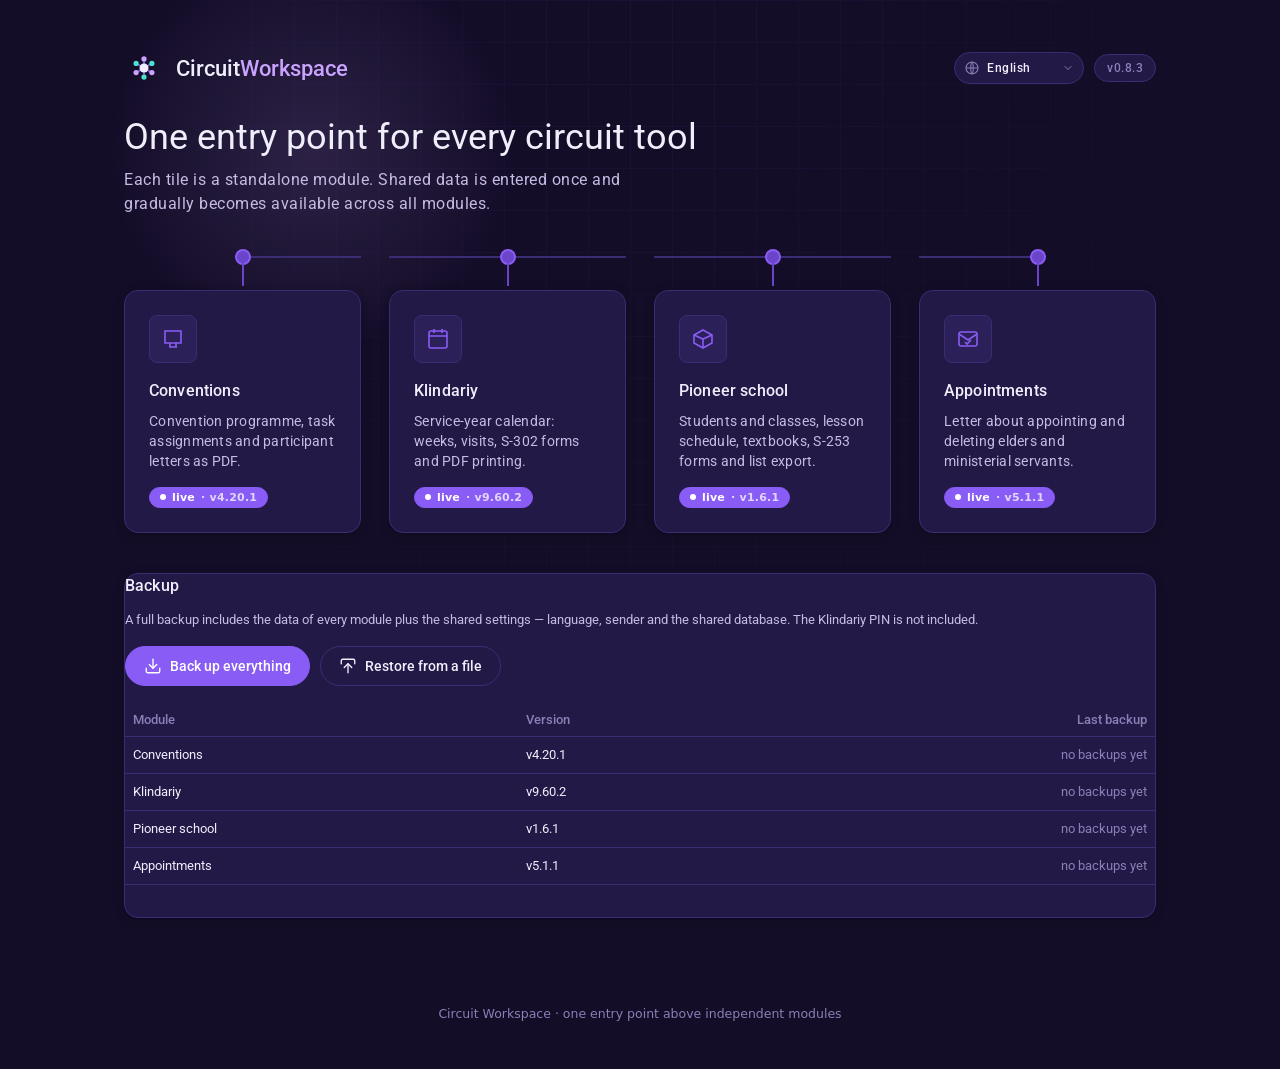
==== commit 3b254781: "Add files via upload" ====
--- a/index.html
+++ b/index.html
@@ -17,6 +17,7 @@
 <script src="shared/i18n.js"></script>
 <script src="shared/i18n/common.js"></script>
 <script src="shared/backup.js"></script>
+<script src="shared/pwa-update.js" data-sw="service-worker.js" defer></script>
 <style>
   .cw-hub-header {
     position: relative;
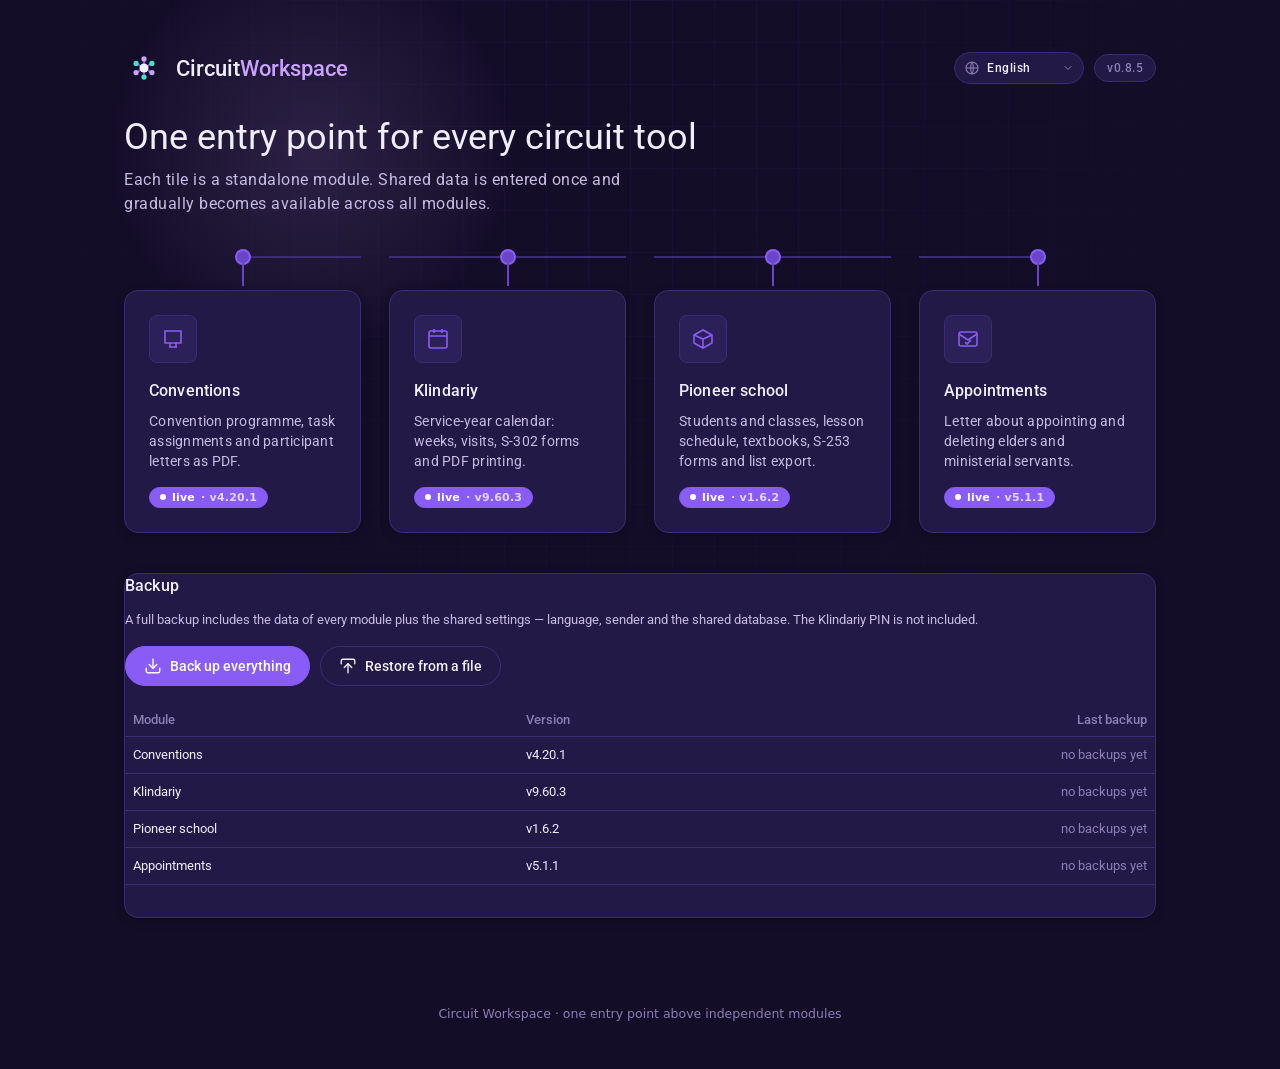
==== commit 064d7464: "Add files via upload" ====
--- a/index.html
+++ b/index.html
@@ -648,12 +648,17 @@
       var file = e.target.files && e.target.files[0];
       e.target.value = '';
       if (!file) return;
+      if (file.size > CWBackup.MAX_BACKUP_BYTES) {
+        say('backup.too_large');
+        return;
+      }
       var reader = new FileReader();
       reader.onerror = function () { say('backup.unreadable'); };
       reader.onload = function () {
         var check = CWBackup.inspect(reader.result);
         if (!check.ok) {
-          say(check.error === 'too-new' ? 'backup.too_new' : 'backup.not_a_backup');
+          say(check.error === 'too-new' ? 'backup.too_new' :
+            check.error === 'too-large' ? 'backup.too_large' : 'backup.not_a_backup');
           return;
         }
         var snap = check.snapshot;
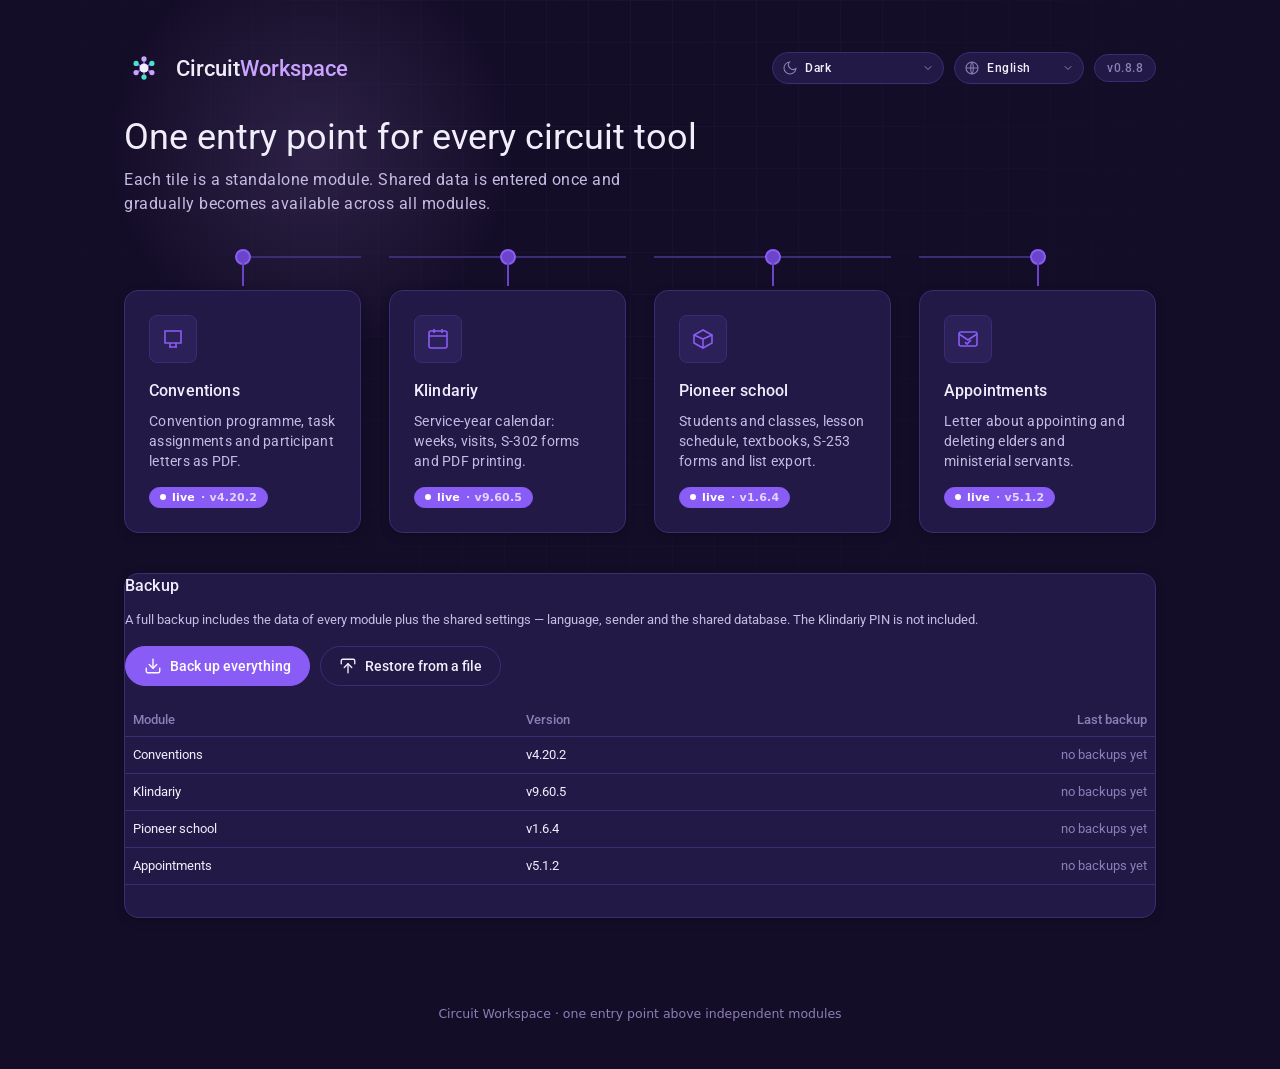
==== commit f20c8bd8: "Add files via upload" ====
--- a/index.html
+++ b/index.html
@@ -10,6 +10,8 @@
 <link rel="icon" type="image/png" sizes="32x32" href="icon-32.png">
 <link rel="icon" type="image/png" sizes="192x192" href="icon-192.png">
 <link rel="apple-touch-icon" href="apple-touch-icon.png">
+<script src="shared/theme.js"></script>
+<script>CWTheme.init({ default: 'dark' });</script>
 <link rel="stylesheet" href="shared/style.css">
 <!-- Локализация подключается в <head>, а не в конце <body>: перевод должен
      примениться до первой отрисовки, иначе при неруском языке на кадр
@@ -379,6 +381,16 @@
         <span class="cw-logo__text">Circuit<span>Workspace</span></span>
       </div>
       <div class="cw-hub-header__tools">
+        <span class="cw-lang">
+          <svg class="cw-lang__icon" viewBox="0 0 24 24" fill="none" stroke="currentColor" stroke-width="1.6" aria-hidden="true"><path d="M21 12.8A9 9 0 1 1 11.2 3 7 7 0 0 0 21 12.8Z"/></svg>
+          <label class="cw-sr-only" for="hubTheme" data-i18n="theme.label">Тема</label>
+          <select class="cw-lang__select" id="hubTheme" data-i18n-title="theme.label">
+            <option value="auto" data-i18n="theme.auto">Как в системе</option>
+            <option value="light" data-i18n="theme.light">Светлая</option>
+            <option value="dark" data-i18n="theme.dark">Тёмная</option>
+          </select>
+          <svg class="cw-lang__arrow" viewBox="0 0 24 24" fill="none" stroke="currentColor" stroke-width="2" stroke-linecap="round" stroke-linejoin="round" aria-hidden="true"><path d="m6 9 6 6 6-6"/></svg>
+        </span>
         <span class="cw-lang">
           <svg class="cw-lang__icon" viewBox="0 0 24 24" fill="none" stroke="currentColor" stroke-width="1.6" aria-hidden="true"><circle cx="12" cy="12" r="9"/><path d="M3 12h18M12 3c2.5 2.6 2.5 15.4 0 18M12 3c-2.5 2.6-2.5 15.4 0 18"/></svg>
           <label class="cw-sr-only" for="hubLanguage" data-i18n="hub.language_label">Язык интерфейса</label>
@@ -562,6 +574,16 @@
     CWI18n.onChange(function (lang) { select.value = lang; });
   })();
 
+  // --- Общая тема -----------------------------------------------------
+  (function () {
+    var select = document.getElementById('hubTheme');
+    select.value = CWTheme.get();
+    select.addEventListener('change', function (event) {
+      CWTheme.set(event.target.value);
+    });
+    CWTheme.onChange(function (theme) { select.value = theme; });
+  })();
+
   // Инициализируем общую БД заранее, чтобы модули, подключающие CWDB,
   // не ждали первого открытия соединения.
   if ('indexedDB' in window) {
